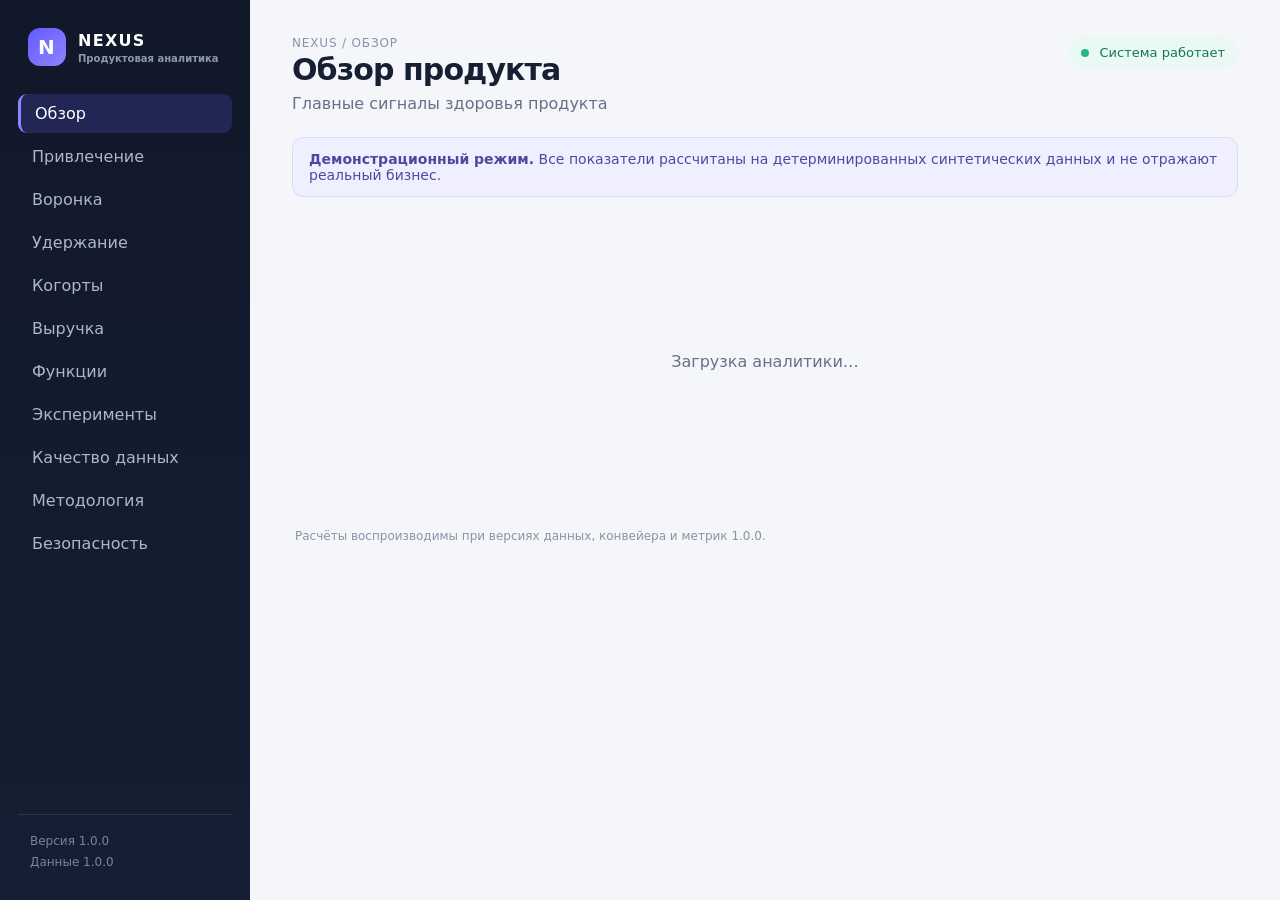
==== site/index.html @ 48c1634e "feat: добавить аналитический конвейер и каркас интерфейса" ====
<!doctype html>
<html lang="ru"><head><meta charset="utf-8"><meta name="viewport" content="width=device-width,initial-scale=1"><meta name="description" content="NEXUS — русскоязычная платформа продуктовой аналитики"><meta name="referrer" content="strict-origin-when-cross-origin"><title>NEXUS — продуктовая аналитика</title><link rel="stylesheet" href="assets/styles.css"><script src="assets/app.js" defer></script></head>
<body><a class="skip" href="#content">Перейти к содержимому</a><aside class="sidebar"><div class="brand"><span>N</span><div>NEXUS<small>Продуктовая аналитика</small></div></div><nav aria-label="Основная навигация"><button class="nav active" data-view="overview">Обзор</button><button class="nav" data-view="acquisition">Привлечение</button><button class="nav" data-view="funnel">Воронка</button><button class="nav" data-view="retention">Удержание</button><button class="nav" data-view="cohorts">Когорты</button><button class="nav" data-view="revenue">Выручка</button><button class="nav" data-view="features">Функции</button><button class="nav" data-view="experiments">Эксперименты</button><button class="nav" data-view="quality">Качество данных</button><button class="nav" data-view="methodology">Методология</button><button class="nav" data-view="security">Безопасность</button></nav><div class="version">Версия 1.0.0<br>Данные 1.0.0</div></aside><main id="content"><header><div><p class="eyebrow">NEXUS / <span id="crumb">Обзор</span></p><h1 id="title">Обзор продукта</h1><p id="subtitle">Главные сигналы здоровья продукта</p></div><div class="status"><i></i> Система работает</div></header><div class="notice"><strong>Демонстрационный режим.</strong> Все показатели рассчитаны на детерминированных синтетических данных и не отражают реальный бизнес.</div><section id="view" aria-live="polite"><div class="loading">Загрузка аналитики…</div></section><footer>Расчёты воспроизводимы при версиях данных, конвейера и метрик 1.0.0.</footer></main></body></html>
---- site/assets/styles.css ----
:root{--bg:#f4f6fa;--panel:#fff;--ink:#172033;--muted:#657089;--line:#e3e7ef;--accent:#635bff;--accent2:#25b58b;--danger:#d65365;--nav:#11182a;--nav2:#202a40;--shadow:0 10px 30px rgba(25,34,55,.07)}*{box-sizing:border-box}html{font-family:Inter,ui-sans-serif,system-ui,-apple-system,"Segoe UI",sans-serif;background:var(--bg);color:var(--ink)}body{margin:0;min-height:100vh}.skip{position:fixed;top:-50px;left:20px;z-index:10;background:#fff;padding:12px}.skip:focus{top:10px}.sidebar{position:fixed;inset:0 auto 0 0;width:250px;background:linear-gradient(180deg,var(--nav),#151e32);color:#c9d0df;padding:28px 18px;display:flex;flex-direction:column}.brand{display:flex;gap:12px;align-items:center;color:#fff;font-weight:800;letter-spacing:.08em;margin:0 10px 28px}.brand>span{display:grid;place-items:center;width:38px;height:38px;border-radius:12px;background:linear-gradient(135deg,var(--accent),#8d84ff);font-size:20px}.brand small{display:block;font-size:10px;color:#8f99ae;letter-spacing:0;margin-top:3px}.sidebar nav{display:grid;gap:4px;overflow:auto}.nav{border:0;background:transparent;color:#aeb7ca;text-align:left;padding:10px 14px;border-radius:9px;font:inherit;cursor:pointer}.nav:hover,.nav:focus-visible{background:var(--nav2);color:#fff}.nav.active{background:rgba(99,91,255,.2);color:#fff;border-left:3px solid #8d84ff}.version{margin-top:auto;padding:16px 12px 0;border-top:1px solid #2c3548;font-size:12px;line-height:1.7;color:#79849a}main{margin-left:250px;padding:36px 42px;max-width:1600px}header{display:flex;justify-content:space-between;align-items:flex-start;gap:20px}h1{font-size:30px;margin:2px 0 7px;letter-spacing:-.03em}header p{margin:0;color:var(--muted)}.eyebrow{font-size:12px!important;text-transform:uppercase;letter-spacing:.07em;color:#8993a7!important}.status{background:#eaf9f4;color:#137657;padding:9px 13px;border-radius:99px;font-size:13px}.status i{display:inline-block;width:8px;height:8px;background:var(--accent2);border-radius:50%;margin-right:6px}.notice{margin:24px 0;background:#f0efff;border:1px solid #dbd8ff;color:#4f489f;padding:13px 16px;border-radius:11px;font-size:14px}.grid{display:grid;grid-template-columns:repeat(4,minmax(0,1fr));gap:16px}.card,.panel{background:var(--panel);border:1px solid var(--line);border-radius:14px;box-shadow:var(--shadow)}.card{padding:19px}.card .label{font-size:13px;color:var(--muted)}.card .value{font-size:28px;font-weight:750;margin:9px 0 4px;letter-spacing:-.035em}.card .context{font-size:12px;color:#8b94a5}.panel{padding:22px;margin-top:18px}.panel h2{font-size:17px;margin:0 0 18px}.two{display:grid;grid-template-columns:1.7fr 1fr;gap:18px}.chart{height:260px;display:flex;align-items:flex-end;gap:3px;border-bottom:1px solid var(--line);padding-top:20px}.bar{flex:1;min-width:2px;background:linear-gradient(180deg,#847dff,var(--accent));border-radius:4px 4px 0 0;opacity:.78}.insight{border-left:3px solid var(--accent);padding:10px 13px;margin:11px 0;background:#f8f8ff;border-radius:0 8px 8px 0;font-size:14px;line-height:1.5}.table-wrap{overflow:auto}table{border-collapse:collapse;width:100%;font-size:14px}th,td{padding:13px 12px;text-align:left;border-bottom:1px solid var(--line);white-space:nowrap}th{font-size:12px;text-transform:uppercase;letter-spacing:.04em;color:var(--muted);background:#fafbfc}.good{color:#12805d;font-weight:650}.bad{color:var(--danger);font-weight:650}.funnel-row{display:grid;grid-template-columns:160px 1fr 90px;align-items:center;gap:14px;margin:16px 0}.track{height:25px;background:#edf0f5;border-radius:7px;overflow:hidden}.fill{height:100%;background:linear-gradient(90deg,var(--accent),#8b84ff);border-radius:7px}.formula{padding:14px;background:#f6f7fa;border-radius:9px;font-family:ui-monospace,SFMono-Regular,monospace;margin:10px 0;font-size:13px}.loading,.empty,.error{display:grid;place-items:center;min-height:280px;color:var(--muted)}footer{padding:28px 3px;color:#8a93a5;font-size:12px}@media(max-width:1100px){.grid{grid-template-columns:repeat(2,1fr)}.two{grid-template-columns:1fr}}@media(max-width:720px){.sidebar{position:relative;width:100%;padding:16px}.sidebar nav{display:flex;overflow:auto}.nav{white-space:nowrap}.version{display:none}main{margin:0;padding:22px 16px}header{display:block}.status{display:inline-block;margin-top:14px}.grid{grid-template-columns:1fr 1fr}.card .value{font-size:23px}}@media(max-width:430px){.grid{grid-template-columns:1fr}.funnel-row{grid-template-columns:110px 1fr 60px}}
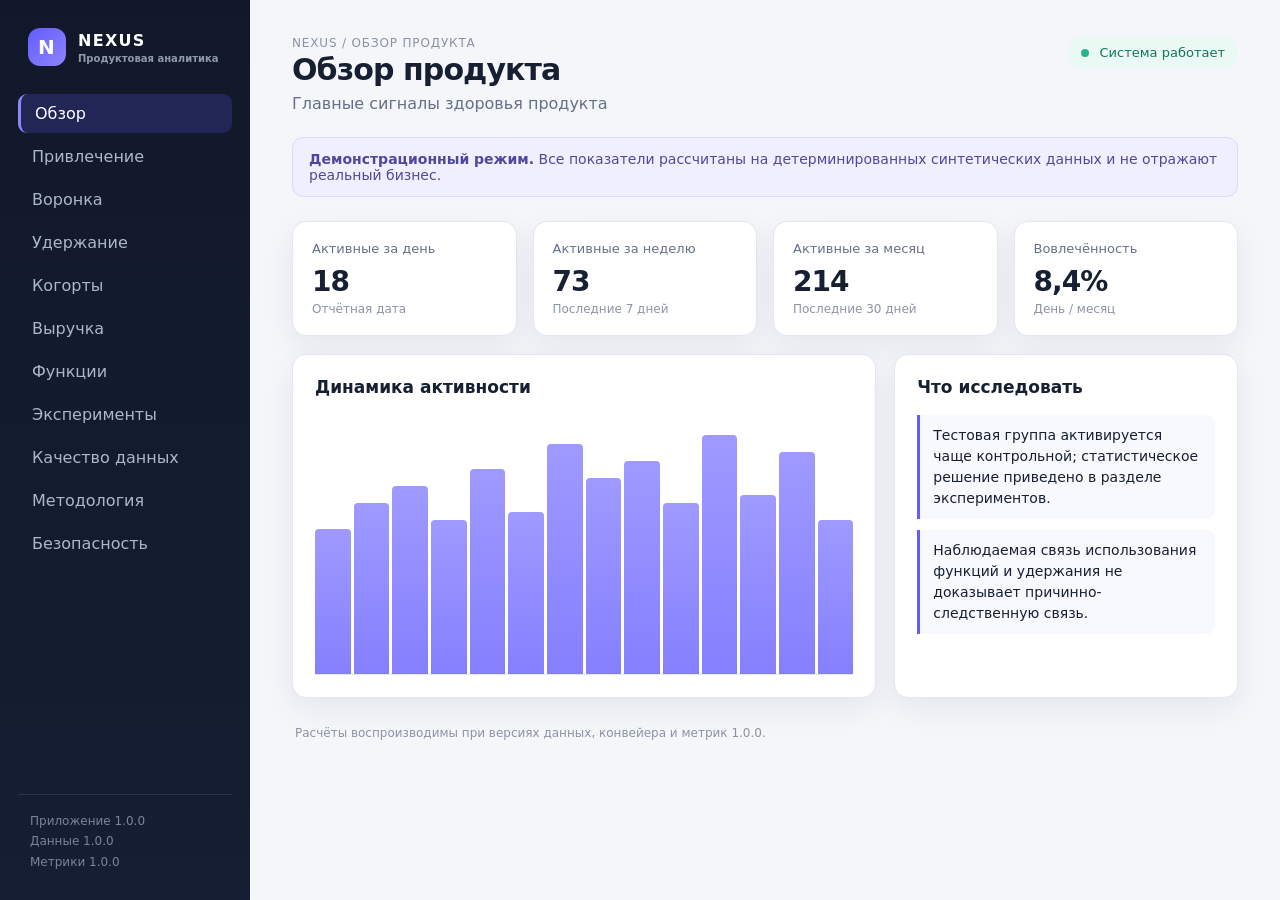
==== commit 3c4aa4f0: "feat: расширить аналитику, качество данных и русификацию NEXUS" ====
--- a/site/index.html
+++ b/site/index.html
@@ -1,3 +1,3 @@
 <!doctype html>
 <html lang="ru"><head><meta charset="utf-8"><meta name="viewport" content="width=device-width,initial-scale=1"><meta name="description" content="NEXUS — русскоязычная платформа продуктовой аналитики"><meta name="referrer" content="strict-origin-when-cross-origin"><title>NEXUS — продуктовая аналитика</title><link rel="stylesheet" href="assets/styles.css"><script src="assets/app.js" defer></script></head>
-<body><a class="skip" href="#content">Перейти к содержимому</a><aside class="sidebar"><div class="brand"><span>N</span><div>NEXUS<small>Продуктовая аналитика</small></div></div><nav aria-label="Основная навигация"><button class="nav active" data-view="overview">Обзор</button><button class="nav" data-view="acquisition">Привлечение</button><button class="nav" data-view="funnel">Воронка</button><button class="nav" data-view="retention">Удержание</button><button class="nav" data-view="cohorts">Когорты</button><button class="nav" data-view="revenue">Выручка</button><button class="nav" data-view="features">Функции</button><button class="nav" data-view="experiments">Эксперименты</button><button class="nav" data-view="quality">Качество данных</button><button class="nav" data-view="methodology">Методология</button><button class="nav" data-view="security">Безопасность</button></nav><div class="version">Версия 1.0.0<br>Данные 1.0.0</div></aside><main id="content"><header><div><p class="eyebrow">NEXUS / <span id="crumb">Обзор</span></p><h1 id="title">Обзор продукта</h1><p id="subtitle">Главные сигналы здоровья продукта</p></div><div class="status"><i></i> Система работает</div></header><div class="notice"><strong>Демонстрационный режим.</strong> Все показатели рассчитаны на детерминированных синтетических данных и не отражают реальный бизнес.</div><section id="view" aria-live="polite"><div class="loading">Загрузка аналитики…</div></section><footer>Расчёты воспроизводимы при версиях данных, конвейера и метрик 1.0.0.</footer></main></body></html>
+<body><a class="skip" href="#content">Перейти к содержимому</a><aside class="sidebar"><div class="brand"><span>N</span><div>NEXUS<small>Продуктовая аналитика</small></div><button id="menu" class="menu" type="button" aria-label="Открыть навигацию" aria-expanded="false">☰</button></div><nav id="navigation" aria-label="Основная навигация"><button class="nav active" data-view="overview">Обзор</button><button class="nav" data-view="acquisition">Привлечение</button><button class="nav" data-view="funnel">Воронка</button><button class="nav" data-view="retention">Удержание</button><button class="nav" data-view="cohorts">Когорты</button><button class="nav" data-view="revenue">Выручка</button><button class="nav" data-view="features">Функции</button><button class="nav" data-view="experiments">Эксперименты</button><button class="nav" data-view="quality">Качество данных</button><button class="nav" data-view="methodology">Методология</button><button class="nav" data-view="security">Безопасность</button></nav><div class="version">Приложение 1.0.0<br>Данные 1.0.0<br>Метрики 1.0.0</div></aside><main id="content"><header><div><p class="eyebrow">NEXUS / <span id="crumb">Обзор</span></p><h1 id="title">Обзор продукта</h1><p id="subtitle">Главные сигналы здоровья продукта</p></div><div class="status"><i></i> Система работает</div></header><div class="notice"><strong>Демонстрационный режим.</strong> Все показатели рассчитаны на детерминированных синтетических данных и не отражают реальный бизнес.</div><section id="view" aria-live="polite"><div class="loading">Загрузка аналитики…</div></section><footer>Расчёты воспроизводимы при версиях данных, конвейера и метрик 1.0.0.</footer></main></body></html>
--- a/site/assets/styles.css
+++ b/site/assets/styles.css
@@ -1 +1 @@
-:root{--bg:#f4f6fa;--panel:#fff;--ink:#172033;--muted:#657089;--line:#e3e7ef;--accent:#635bff;--accent2:#25b58b;--danger:#d65365;--nav:#11182a;--nav2:#202a40;--shadow:0 10px 30px rgba(25,34,55,.07)}*{box-sizing:border-box}html{font-family:Inter,ui-sans-serif,system-ui,-apple-system,"Segoe UI",sans-serif;background:var(--bg);color:var(--ink)}body{margin:0;min-height:100vh}.skip{position:fixed;top:-50px;left:20px;z-index:10;background:#fff;padding:12px}.skip:focus{top:10px}.sidebar{position:fixed;inset:0 auto 0 0;width:250px;background:linear-gradient(180deg,var(--nav),#151e32);color:#c9d0df;padding:28px 18px;display:flex;flex-direction:column}.brand{display:flex;gap:12px;align-items:center;color:#fff;font-weight:800;letter-spacing:.08em;margin:0 10px 28px}.brand>span{display:grid;place-items:center;width:38px;height:38px;border-radius:12px;background:linear-gradient(135deg,var(--accent),#8d84ff);font-size:20px}.brand small{display:block;font-size:10px;color:#8f99ae;letter-spacing:0;margin-top:3px}.sidebar nav{display:grid;gap:4px;overflow:auto}.nav{border:0;background:transparent;color:#aeb7ca;text-align:left;padding:10px 14px;border-radius:9px;font:inherit;cursor:pointer}.nav:hover,.nav:focus-visible{background:var(--nav2);color:#fff}.nav.active{background:rgba(99,91,255,.2);color:#fff;border-left:3px solid #8d84ff}.version{margin-top:auto;padding:16px 12px 0;border-top:1px solid #2c3548;font-size:12px;line-height:1.7;color:#79849a}main{margin-left:250px;padding:36px 42px;max-width:1600px}header{display:flex;justify-content:space-between;align-items:flex-start;gap:20px}h1{font-size:30px;margin:2px 0 7px;letter-spacing:-.03em}header p{margin:0;color:var(--muted)}.eyebrow{font-size:12px!important;text-transform:uppercase;letter-spacing:.07em;color:#8993a7!important}.status{background:#eaf9f4;color:#137657;padding:9px 13px;border-radius:99px;font-size:13px}.status i{display:inline-block;width:8px;height:8px;background:var(--accent2);border-radius:50%;margin-right:6px}.notice{margin:24px 0;background:#f0efff;border:1px solid #dbd8ff;color:#4f489f;padding:13px 16px;border-radius:11px;font-size:14px}.grid{display:grid;grid-template-columns:repeat(4,minmax(0,1fr));gap:16px}.card,.panel{background:var(--panel);border:1px solid var(--line);border-radius:14px;box-shadow:var(--shadow)}.card{padding:19px}.card .label{font-size:13px;color:var(--muted)}.card .value{font-size:28px;font-weight:750;margin:9px 0 4px;letter-spacing:-.035em}.card .context{font-size:12px;color:#8b94a5}.panel{padding:22px;margin-top:18px}.panel h2{font-size:17px;margin:0 0 18px}.two{display:grid;grid-template-columns:1.7fr 1fr;gap:18px}.chart{height:260px;display:flex;align-items:flex-end;gap:3px;border-bottom:1px solid var(--line);padding-top:20px}.bar{flex:1;min-width:2px;background:linear-gradient(180deg,#847dff,var(--accent));border-radius:4px 4px 0 0;opacity:.78}.insight{border-left:3px solid var(--accent);padding:10px 13px;margin:11px 0;background:#f8f8ff;border-radius:0 8px 8px 0;font-size:14px;line-height:1.5}.table-wrap{overflow:auto}table{border-collapse:collapse;width:100%;font-size:14px}th,td{padding:13px 12px;text-align:left;border-bottom:1px solid var(--line);white-space:nowrap}th{font-size:12px;text-transform:uppercase;letter-spacing:.04em;color:var(--muted);background:#fafbfc}.good{color:#12805d;font-weight:650}.bad{color:var(--danger);font-weight:650}.funnel-row{display:grid;grid-template-columns:160px 1fr 90px;align-items:center;gap:14px;margin:16px 0}.track{height:25px;background:#edf0f5;border-radius:7px;overflow:hidden}.fill{height:100%;background:linear-gradient(90deg,var(--accent),#8b84ff);border-radius:7px}.formula{padding:14px;background:#f6f7fa;border-radius:9px;font-family:ui-monospace,SFMono-Regular,monospace;margin:10px 0;font-size:13px}.loading,.empty,.error{display:grid;place-items:center;min-height:280px;color:var(--muted)}footer{padding:28px 3px;color:#8a93a5;font-size:12px}@media(max-width:1100px){.grid{grid-template-columns:repeat(2,1fr)}.two{grid-template-columns:1fr}}@media(max-width:720px){.sidebar{position:relative;width:100%;padding:16px}.sidebar nav{display:flex;overflow:auto}.nav{white-space:nowrap}.version{display:none}main{margin:0;padding:22px 16px}header{display:block}.status{display:inline-block;margin-top:14px}.grid{grid-template-columns:1fr 1fr}.card .value{font-size:23px}}@media(max-width:430px){.grid{grid-template-columns:1fr}.funnel-row{grid-template-columns:110px 1fr 60px}}
+:root{--bg:#f4f6fa;--panel:#fff;--ink:#172033;--muted:#657089;--line:#e3e7ef;--accent:#635bff;--accent2:#25b58b;--danger:#d65365;--nav:#11182a;--nav2:#202a40;--shadow:0 10px 30px rgba(25,34,55,.07)}*{box-sizing:border-box}html{font-family:Inter,ui-sans-serif,system-ui,-apple-system,"Segoe UI",sans-serif;background:var(--bg);color:var(--ink)}body{margin:0;min-height:100vh}.skip{position:fixed;top:-50px;left:20px;z-index:10;background:#fff;padding:12px}.skip:focus{top:10px}.sidebar{position:fixed;inset:0 auto 0 0;width:250px;background:linear-gradient(180deg,var(--nav),#151e32);color:#c9d0df;padding:28px 18px;display:flex;flex-direction:column}.brand{display:flex;gap:12px;align-items:center;color:#fff;font-weight:800;letter-spacing:.08em;margin:0 10px 28px}.brand>span{display:grid;place-items:center;width:38px;height:38px;border-radius:12px;background:linear-gradient(135deg,var(--accent),#8d84ff);font-size:20px}.menu{display:none;margin-left:auto;border:1px solid #354058;background:#202a40;color:#fff;border-radius:9px;padding:8px 11px;font-size:18px;cursor:pointer}.brand small{display:block;font-size:10px;color:#8f99ae;letter-spacing:0;margin-top:3px}.sidebar nav{display:grid;gap:4px;overflow:auto}.nav{border:0;background:transparent;color:#aeb7ca;text-align:left;padding:10px 14px;border-radius:9px;font:inherit;cursor:pointer}.nav:hover,.nav:focus-visible{background:var(--nav2);color:#fff}.nav:focus-visible,.menu:focus-visible{outline:3px solid #9f99ff;outline-offset:2px}.nav.active{background:rgba(99,91,255,.2);color:#fff;border-left:3px solid #8d84ff}.version{margin-top:auto;padding:16px 12px 0;border-top:1px solid #2c3548;font-size:12px;line-height:1.7;color:#79849a}main{margin-left:250px;padding:36px 42px;max-width:1600px}header{display:flex;justify-content:space-between;align-items:flex-start;gap:20px}h1{font-size:30px;margin:2px 0 7px;letter-spacing:-.03em}header p{margin:0;color:var(--muted)}.eyebrow{font-size:12px!important;text-transform:uppercase;letter-spacing:.07em;color:#8993a7!important}.status{background:#eaf9f4;color:#137657;padding:9px 13px;border-radius:99px;font-size:13px}.status i{display:inline-block;width:8px;height:8px;background:var(--accent2);border-radius:50%;margin-right:6px}.notice{margin:24px 0;background:#f0efff;border:1px solid #dbd8ff;color:#4f489f;padding:13px 16px;border-radius:11px;font-size:14px}.grid{display:grid;grid-template-columns:repeat(4,minmax(0,1fr));gap:16px}.card,.panel{background:var(--panel);border:1px solid var(--line);border-radius:14px;box-shadow:var(--shadow)}.card{padding:19px}.card .label{font-size:13px;color:var(--muted)}.card .value{font-size:28px;font-weight:750;margin:9px 0 4px;letter-spacing:-.035em}.card .context{font-size:12px;color:#8b94a5}.panel{padding:22px;margin-top:18px}.panel h2{font-size:17px;margin:0 0 18px}.two{display:grid;grid-template-columns:1.7fr 1fr;gap:18px}.chart{height:260px;display:flex;align-items:flex-end;gap:3px;border-bottom:1px solid var(--line);padding-top:20px}.bar{flex:1;min-width:2px;background:linear-gradient(180deg,#847dff,var(--accent));border-radius:4px 4px 0 0;opacity:.78}.insight{border-left:3px solid var(--accent);padding:10px 13px;margin:11px 0;background:#f8f8ff;border-radius:0 8px 8px 0;font-size:14px;line-height:1.5}.table-wrap{overflow:auto}table{border-collapse:collapse;width:100%;font-size:14px}th,td{padding:13px 12px;text-align:left;border-bottom:1px solid var(--line);white-space:nowrap}th{font-size:12px;text-transform:uppercase;letter-spacing:.04em;color:var(--muted);background:#fafbfc}.good{color:#12805d;font-weight:650}.bad{color:var(--danger);font-weight:650}.funnel-row{display:grid;grid-template-columns:160px 1fr 90px;align-items:center;gap:14px;margin:16px 0}.track{height:25px;background:#edf0f5;border-radius:7px;overflow:hidden}.fill{height:100%;background:linear-gradient(90deg,var(--accent),#8b84ff);border-radius:7px}.formula{padding:14px;background:#f6f7fa;border-radius:9px;font-family:ui-monospace,SFMono-Regular,monospace;margin:10px 0;font-size:13px}.loading,.empty,.error{display:grid;place-items:center;min-height:280px;color:var(--muted)}footer{padding:28px 3px;color:#8a93a5;font-size:12px}@media(max-width:1100px){.grid{grid-template-columns:repeat(2,1fr)}.two{grid-template-columns:1fr}}@media(max-width:720px){.sidebar{position:relative;width:100%;padding:16px}.brand{margin-bottom:8px}.menu{display:block}.sidebar nav{display:none;overflow:auto;padding-top:8px}.sidebar nav.open{display:flex}.nav{white-space:nowrap}.version{display:none}main{margin:0;padding:22px 16px}header{display:block}.status{display:inline-block;margin-top:14px}.grid{grid-template-columns:1fr 1fr}.card .value{font-size:23px}}@media(max-width:430px){.grid{grid-template-columns:1fr}.funnel-row{grid-template-columns:110px 1fr 60px}}
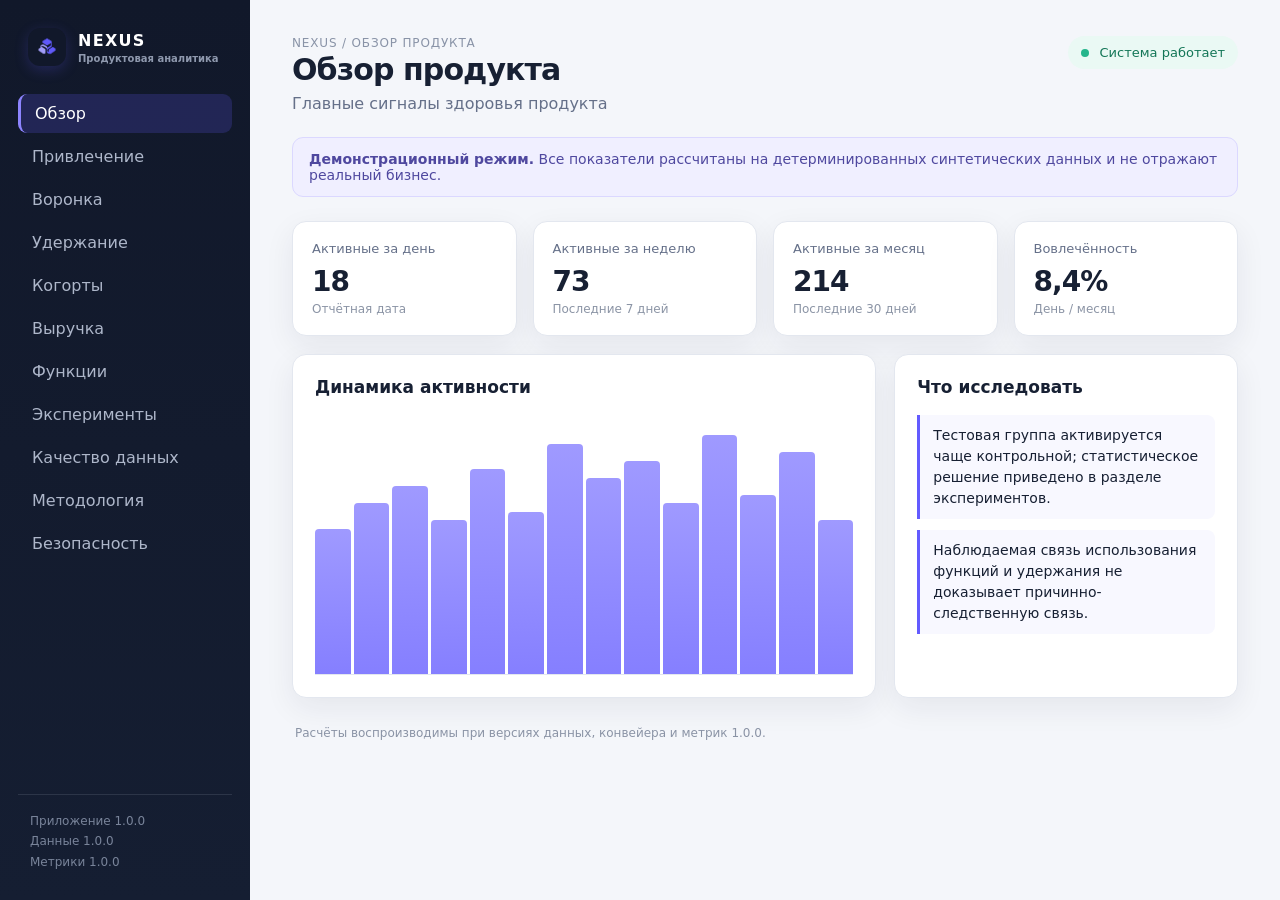
==== commit ec4ed789: "feat: установить логотип NEXUS в интерфейс" ====
--- a/site/index.html
+++ b/site/index.html
@@ -1,3 +1,3 @@
 <!doctype html>
 <html lang="ru"><head><meta charset="utf-8"><meta name="viewport" content="width=device-width,initial-scale=1"><meta name="description" content="NEXUS — русскоязычная платформа продуктовой аналитики"><meta name="referrer" content="strict-origin-when-cross-origin"><title>NEXUS — продуктовая аналитика</title><link rel="stylesheet" href="assets/styles.css"><script src="assets/app.js" defer></script></head>
-<body><a class="skip" href="#content">Перейти к содержимому</a><aside class="sidebar"><div class="brand"><span>N</span><div>NEXUS<small>Продуктовая аналитика</small></div><button id="menu" class="menu" type="button" aria-label="Открыть навигацию" aria-expanded="false">☰</button></div><nav id="navigation" aria-label="Основная навигация"><button class="nav active" data-view="overview">Обзор</button><button class="nav" data-view="acquisition">Привлечение</button><button class="nav" data-view="funnel">Воронка</button><button class="nav" data-view="retention">Удержание</button><button class="nav" data-view="cohorts">Когорты</button><button class="nav" data-view="revenue">Выручка</button><button class="nav" data-view="features">Функции</button><button class="nav" data-view="experiments">Эксперименты</button><button class="nav" data-view="quality">Качество данных</button><button class="nav" data-view="methodology">Методология</button><button class="nav" data-view="security">Безопасность</button></nav><div class="version">Приложение 1.0.0<br>Данные 1.0.0<br>Метрики 1.0.0</div></aside><main id="content"><header><div><p class="eyebrow">NEXUS / <span id="crumb">Обзор</span></p><h1 id="title">Обзор продукта</h1><p id="subtitle">Главные сигналы здоровья продукта</p></div><div class="status"><i></i> Система работает</div></header><div class="notice"><strong>Демонстрационный режим.</strong> Все показатели рассчитаны на детерминированных синтетических данных и не отражают реальный бизнес.</div><section id="view" aria-live="polite"><div class="loading">Загрузка аналитики…</div></section><footer>Расчёты воспроизводимы при версиях данных, конвейера и метрик 1.0.0.</footer></main></body></html>
+<body><a class="skip" href="#content">Перейти к содержимому</a><aside class="sidebar"><div class="brand"><img class="brand-logo" src="assets/%D0%9C%D0%B8%D0%BD%D0%B8%D0%BC%D0%B0%D0%BB%D0%B8%D1%81%D1%82%D0%B8%D1%87%D0%BD%D1%8B%D0%B9%20%D0%B7%D0%BD%D0%B0%D0%BA%20%D0%B4%D0%BB%D1%8F%20NEXUS%20%D0%B2%20%D1%84%D0%B8%D0%BE%D0%BB%D0%B5%D1%82%D0%BE%D0%B2%D0%BE-%D1%82%D1%91%D0%BC%D0%BD%D0%BE-%D1%81%D0%B8%D0%BD%D0%B5%D0%BC%20%D0%B2%D0%B8%D0%B7%D1%83%D0%B0%D0%BB%D1%8C%D0%BD%D0%BE%D0%BC%20%D1%81%D1%82%D0%B8%D0%BB%D0%B5." alt="Логотип NEXUS" width="38" height="38"><div>NEXUS<small>Продуктовая аналитика</small></div><button id="menu" class="menu" type="button" aria-label="Открыть навигацию" aria-expanded="false">☰</button></div><nav id="navigation" aria-label="Основная навигация"><button class="nav active" data-view="overview">Обзор</button><button class="nav" data-view="acquisition">Привлечение</button><button class="nav" data-view="funnel">Воронка</button><button class="nav" data-view="retention">Удержание</button><button class="nav" data-view="cohorts">Когорты</button><button class="nav" data-view="revenue">Выручка</button><button class="nav" data-view="features">Функции</button><button class="nav" data-view="experiments">Эксперименты</button><button class="nav" data-view="quality">Качество данных</button><button class="nav" data-view="methodology">Методология</button><button class="nav" data-view="security">Безопасность</button></nav><div class="version">Приложение 1.0.0<br>Данные 1.0.0<br>Метрики 1.0.0</div></aside><main id="content"><header><div><p class="eyebrow">NEXUS / <span id="crumb">Обзор</span></p><h1 id="title">Обзор продукта</h1><p id="subtitle">Главные сигналы здоровья продукта</p></div><div class="status"><i></i> Система работает</div></header><div class="notice"><strong>Демонстрационный режим.</strong> Все показатели рассчитаны на детерминированных синтетических данных и не отражают реальный бизнес.</div><section id="view" aria-live="polite"><div class="loading">Загрузка аналитики…</div></section><footer>Расчёты воспроизводимы при версиях данных, конвейера и метрик 1.0.0.</footer></main></body></html>
--- a/site/assets/styles.css
+++ b/site/assets/styles.css
@@ -1 +1 @@
-:root{--bg:#f4f6fa;--panel:#fff;--ink:#172033;--muted:#657089;--line:#e3e7ef;--accent:#635bff;--accent2:#25b58b;--danger:#d65365;--nav:#11182a;--nav2:#202a40;--shadow:0 10px 30px rgba(25,34,55,.07)}*{box-sizing:border-box}html{font-family:Inter,ui-sans-serif,system-ui,-apple-system,"Segoe UI",sans-serif;background:var(--bg);color:var(--ink)}body{margin:0;min-height:100vh}.skip{position:fixed;top:-50px;left:20px;z-index:10;background:#fff;padding:12px}.skip:focus{top:10px}.sidebar{position:fixed;inset:0 auto 0 0;width:250px;background:linear-gradient(180deg,var(--nav),#151e32);color:#c9d0df;padding:28px 18px;display:flex;flex-direction:column}.brand{display:flex;gap:12px;align-items:center;color:#fff;font-weight:800;letter-spacing:.08em;margin:0 10px 28px}.brand>span{display:grid;place-items:center;width:38px;height:38px;border-radius:12px;background:linear-gradient(135deg,var(--accent),#8d84ff);font-size:20px}.menu{display:none;margin-left:auto;border:1px solid #354058;background:#202a40;color:#fff;border-radius:9px;padding:8px 11px;font-size:18px;cursor:pointer}.brand small{display:block;font-size:10px;color:#8f99ae;letter-spacing:0;margin-top:3px}.sidebar nav{display:grid;gap:4px;overflow:auto}.nav{border:0;background:transparent;color:#aeb7ca;text-align:left;padding:10px 14px;border-radius:9px;font:inherit;cursor:pointer}.nav:hover,.nav:focus-visible{background:var(--nav2);color:#fff}.nav:focus-visible,.menu:focus-visible{outline:3px solid #9f99ff;outline-offset:2px}.nav.active{background:rgba(99,91,255,.2);color:#fff;border-left:3px solid #8d84ff}.version{margin-top:auto;padding:16px 12px 0;border-top:1px solid #2c3548;font-size:12px;line-height:1.7;color:#79849a}main{margin-left:250px;padding:36px 42px;max-width:1600px}header{display:flex;justify-content:space-between;align-items:flex-start;gap:20px}h1{font-size:30px;margin:2px 0 7px;letter-spacing:-.03em}header p{margin:0;color:var(--muted)}.eyebrow{font-size:12px!important;text-transform:uppercase;letter-spacing:.07em;color:#8993a7!important}.status{background:#eaf9f4;color:#137657;padding:9px 13px;border-radius:99px;font-size:13px}.status i{display:inline-block;width:8px;height:8px;background:var(--accent2);border-radius:50%;margin-right:6px}.notice{margin:24px 0;background:#f0efff;border:1px solid #dbd8ff;color:#4f489f;padding:13px 16px;border-radius:11px;font-size:14px}.grid{display:grid;grid-template-columns:repeat(4,minmax(0,1fr));gap:16px}.card,.panel{background:var(--panel);border:1px solid var(--line);border-radius:14px;box-shadow:var(--shadow)}.card{padding:19px}.card .label{font-size:13px;color:var(--muted)}.card .value{font-size:28px;font-weight:750;margin:9px 0 4px;letter-spacing:-.035em}.card .context{font-size:12px;color:#8b94a5}.panel{padding:22px;margin-top:18px}.panel h2{font-size:17px;margin:0 0 18px}.two{display:grid;grid-template-columns:1.7fr 1fr;gap:18px}.chart{height:260px;display:flex;align-items:flex-end;gap:3px;border-bottom:1px solid var(--line);padding-top:20px}.bar{flex:1;min-width:2px;background:linear-gradient(180deg,#847dff,var(--accent));border-radius:4px 4px 0 0;opacity:.78}.insight{border-left:3px solid var(--accent);padding:10px 13px;margin:11px 0;background:#f8f8ff;border-radius:0 8px 8px 0;font-size:14px;line-height:1.5}.table-wrap{overflow:auto}table{border-collapse:collapse;width:100%;font-size:14px}th,td{padding:13px 12px;text-align:left;border-bottom:1px solid var(--line);white-space:nowrap}th{font-size:12px;text-transform:uppercase;letter-spacing:.04em;color:var(--muted);background:#fafbfc}.good{color:#12805d;font-weight:650}.bad{color:var(--danger);font-weight:650}.funnel-row{display:grid;grid-template-columns:160px 1fr 90px;align-items:center;gap:14px;margin:16px 0}.track{height:25px;background:#edf0f5;border-radius:7px;overflow:hidden}.fill{height:100%;background:linear-gradient(90deg,var(--accent),#8b84ff);border-radius:7px}.formula{padding:14px;background:#f6f7fa;border-radius:9px;font-family:ui-monospace,SFMono-Regular,monospace;margin:10px 0;font-size:13px}.loading,.empty,.error{display:grid;place-items:center;min-height:280px;color:var(--muted)}footer{padding:28px 3px;color:#8a93a5;font-size:12px}@media(max-width:1100px){.grid{grid-template-columns:repeat(2,1fr)}.two{grid-template-columns:1fr}}@media(max-width:720px){.sidebar{position:relative;width:100%;padding:16px}.brand{margin-bottom:8px}.menu{display:block}.sidebar nav{display:none;overflow:auto;padding-top:8px}.sidebar nav.open{display:flex}.nav{white-space:nowrap}.version{display:none}main{margin:0;padding:22px 16px}header{display:block}.status{display:inline-block;margin-top:14px}.grid{grid-template-columns:1fr 1fr}.card .value{font-size:23px}}@media(max-width:430px){.grid{grid-template-columns:1fr}.funnel-row{grid-template-columns:110px 1fr 60px}}
+:root{--bg:#f4f6fa;--panel:#fff;--ink:#172033;--muted:#657089;--line:#e3e7ef;--accent:#635bff;--accent2:#25b58b;--danger:#d65365;--nav:#11182a;--nav2:#202a40;--shadow:0 10px 30px rgba(25,34,55,.07)}*{box-sizing:border-box}html{font-family:Inter,ui-sans-serif,system-ui,-apple-system,"Segoe UI",sans-serif;background:var(--bg);color:var(--ink)}body{margin:0;min-height:100vh}.skip{position:fixed;top:-50px;left:20px;z-index:10;background:#fff;padding:12px}.skip:focus{top:10px}.sidebar{position:fixed;inset:0 auto 0 0;width:250px;background:linear-gradient(180deg,var(--nav),#151e32);color:#c9d0df;padding:28px 18px;display:flex;flex-direction:column}.brand{display:flex;gap:12px;align-items:center;color:#fff;font-weight:800;letter-spacing:.08em;margin:0 10px 28px}.brand-logo{display:block;width:38px;height:38px;flex:0 0 38px;object-fit:cover;border-radius:12px;background:var(--nav);box-shadow:0 4px 14px rgba(99,91,255,.22)}.menu{display:none;margin-left:auto;border:1px solid #354058;background:#202a40;color:#fff;border-radius:9px;padding:8px 11px;font-size:18px;cursor:pointer}.brand small{display:block;font-size:10px;color:#8f99ae;letter-spacing:0;margin-top:3px}.sidebar nav{display:grid;gap:4px;overflow:auto}.nav{border:0;background:transparent;color:#aeb7ca;text-align:left;padding:10px 14px;border-radius:9px;font:inherit;cursor:pointer}.nav:hover,.nav:focus-visible{background:var(--nav2);color:#fff}.nav:focus-visible,.menu:focus-visible{outline:3px solid #9f99ff;outline-offset:2px}.nav.active{background:rgba(99,91,255,.2);color:#fff;border-left:3px solid #8d84ff}.version{margin-top:auto;padding:16px 12px 0;border-top:1px solid #2c3548;font-size:12px;line-height:1.7;color:#79849a}main{margin-left:250px;padding:36px 42px;max-width:1600px}header{display:flex;justify-content:space-between;align-items:flex-start;gap:20px}h1{font-size:30px;margin:2px 0 7px;letter-spacing:-.03em}header p{margin:0;color:var(--muted)}.eyebrow{font-size:12px!important;text-transform:uppercase;letter-spacing:.07em;color:#8993a7!important}.status{background:#eaf9f4;color:#137657;padding:9px 13px;border-radius:99px;font-size:13px}.status i{display:inline-block;width:8px;height:8px;background:var(--accent2);border-radius:50%;margin-right:6px}.notice{margin:24px 0;background:#f0efff;border:1px solid #dbd8ff;color:#4f489f;padding:13px 16px;border-radius:11px;font-size:14px}.grid{display:grid;grid-template-columns:repeat(4,minmax(0,1fr));gap:16px}.card,.panel{background:var(--panel);border:1px solid var(--line);border-radius:14px;box-shadow:var(--shadow)}.card{padding:19px}.card .label{font-size:13px;color:var(--muted)}.card .value{font-size:28px;font-weight:750;margin:9px 0 4px;letter-spacing:-.035em}.card .context{font-size:12px;color:#8b94a5}.panel{padding:22px;margin-top:18px}.panel h2{font-size:17px;margin:0 0 18px}.two{display:grid;grid-template-columns:1.7fr 1fr;gap:18px}.chart{height:260px;display:flex;align-items:flex-end;gap:3px;border-bottom:1px solid var(--line);padding-top:20px}.bar{flex:1;min-width:2px;background:linear-gradient(180deg,#847dff,var(--accent));border-radius:4px 4px 0 0;opacity:.78}.insight{border-left:3px solid var(--accent);padding:10px 13px;margin:11px 0;background:#f8f8ff;border-radius:0 8px 8px 0;font-size:14px;line-height:1.5}.table-wrap{overflow:auto}table{border-collapse:collapse;width:100%;font-size:14px}th,td{padding:13px 12px;text-align:left;border-bottom:1px solid var(--line);white-space:nowrap}th{font-size:12px;text-transform:uppercase;letter-spacing:.04em;color:var(--muted);background:#fafbfc}.good{color:#12805d;font-weight:650}.bad{color:var(--danger);font-weight:650}.funnel-row{display:grid;grid-template-columns:160px 1fr 90px;align-items:center;gap:14px;margin:16px 0}.track{height:25px;background:#edf0f5;border-radius:7px;overflow:hidden}.fill{height:100%;background:linear-gradient(90deg,var(--accent),#8b84ff);border-radius:7px}.formula{padding:14px;background:#f6f7fa;border-radius:9px;font-family:ui-monospace,SFMono-Regular,monospace;margin:10px 0;font-size:13px}.loading,.empty,.error{display:grid;place-items:center;min-height:280px;color:var(--muted)}footer{padding:28px 3px;color:#8a93a5;font-size:12px}@media(max-width:1100px){.grid{grid-template-columns:repeat(2,1fr)}.two{grid-template-columns:1fr}}@media(max-width:720px){.sidebar{position:relative;width:100%;padding:16px}.brand{margin-bottom:8px}.menu{display:block}.sidebar nav{display:none;overflow:auto;padding-top:8px}.sidebar nav.open{display:flex}.nav{white-space:nowrap}.version{display:none}main{margin:0;padding:22px 16px}header{display:block}.status{display:inline-block;margin-top:14px}.grid{grid-template-columns:1fr 1fr}.card .value{font-size:23px}}@media(max-width:430px){.grid{grid-template-columns:1fr}.funnel-row{grid-template-columns:110px 1fr 60px}}
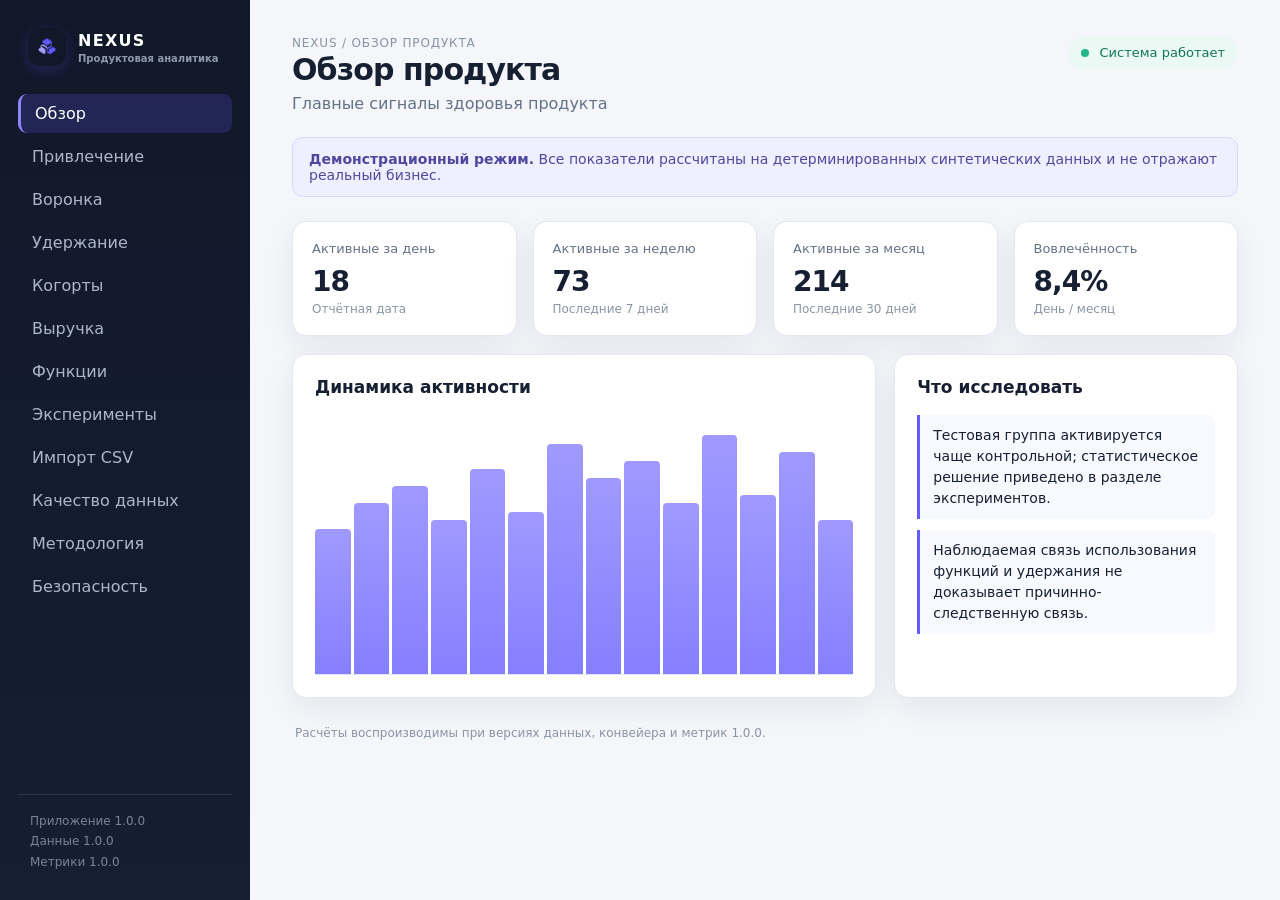
==== commit eb668154: "feat: добавить локальный импорт CSV без backend" ====
--- a/site/index.html
+++ b/site/index.html
@@ -1,3 +1,3 @@
 <!doctype html>
-<html lang="ru"><head><meta charset="utf-8"><meta name="viewport" content="width=device-width,initial-scale=1"><meta name="description" content="NEXUS — русскоязычная платформа продуктовой аналитики"><meta name="referrer" content="strict-origin-when-cross-origin"><title>NEXUS — продуктовая аналитика</title><link rel="stylesheet" href="assets/styles.css"><script src="assets/app.js" defer></script></head>
+<html lang="ru"><head><meta charset="utf-8"><meta name="viewport" content="width=device-width,initial-scale=1"><meta name="description" content="NEXUS — русскоязычная платформа продуктовой аналитики"><meta name="referrer" content="strict-origin-when-cross-origin"><title>NEXUS — продуктовая аналитика</title><link rel="stylesheet" href="assets/styles.css"><link rel="stylesheet" href="assets/csv-import.css"><script src="assets/app.js" defer></script><script src="assets/csv-import.js" defer></script></head>
 <body><a class="skip" href="#content">Перейти к содержимому</a><aside class="sidebar"><div class="brand"><img class="brand-logo" src="assets/%D0%9C%D0%B8%D0%BD%D0%B8%D0%BC%D0%B0%D0%BB%D0%B8%D1%81%D1%82%D0%B8%D1%87%D0%BD%D1%8B%D0%B9%20%D0%B7%D0%BD%D0%B0%D0%BA%20%D0%B4%D0%BB%D1%8F%20NEXUS%20%D0%B2%20%D1%84%D0%B8%D0%BE%D0%BB%D0%B5%D1%82%D0%BE%D0%B2%D0%BE-%D1%82%D1%91%D0%BC%D0%BD%D0%BE-%D1%81%D0%B8%D0%BD%D0%B5%D0%BC%20%D0%B2%D0%B8%D0%B7%D1%83%D0%B0%D0%BB%D1%8C%D0%BD%D0%BE%D0%BC%20%D1%81%D1%82%D0%B8%D0%BB%D0%B5." alt="Логотип NEXUS" width="38" height="38"><div>NEXUS<small>Продуктовая аналитика</small></div><button id="menu" class="menu" type="button" aria-label="Открыть навигацию" aria-expanded="false">☰</button></div><nav id="navigation" aria-label="Основная навигация"><button class="nav active" data-view="overview">Обзор</button><button class="nav" data-view="acquisition">Привлечение</button><button class="nav" data-view="funnel">Воронка</button><button class="nav" data-view="retention">Удержание</button><button class="nav" data-view="cohorts">Когорты</button><button class="nav" data-view="revenue">Выручка</button><button class="nav" data-view="features">Функции</button><button class="nav" data-view="experiments">Эксперименты</button><button class="nav" data-view="quality">Качество данных</button><button class="nav" data-view="methodology">Методология</button><button class="nav" data-view="security">Безопасность</button></nav><div class="version">Приложение 1.0.0<br>Данные 1.0.0<br>Метрики 1.0.0</div></aside><main id="content"><header><div><p class="eyebrow">NEXUS / <span id="crumb">Обзор</span></p><h1 id="title">Обзор продукта</h1><p id="subtitle">Главные сигналы здоровья продукта</p></div><div class="status"><i></i> Система работает</div></header><div class="notice"><strong>Демонстрационный режим.</strong> Все показатели рассчитаны на детерминированных синтетических данных и не отражают реальный бизнес.</div><section id="view" aria-live="polite"><div class="loading">Загрузка аналитики…</div></section><footer>Расчёты воспроизводимы при версиях данных, конвейера и метрик 1.0.0.</footer></main></body></html>
--- a/site/assets/csv-import.css
+++ b/site/assets/csv-import.css
@@ -0,0 +1 @@
+.import-panel p{color:var(--muted);line-height:1.6}.drop-zone{min-height:210px;border:2px dashed #aaa5ff;background:#f8f8ff;border-radius:14px;display:flex;flex-direction:column;align-items:center;justify-content:center;gap:10px;padding:24px;text-align:center;cursor:pointer;transition:.2s}.drop-zone:hover,.drop-zone:focus-visible,.drop-zone.dragging{border-color:var(--accent);background:#efefff;outline:none;box-shadow:0 0 0 4px rgba(99,91,255,.12)}.drop-zone span{color:var(--muted);font-size:14px}.primary-button,.secondary-button{font:inherit;border-radius:9px;padding:10px 15px;cursor:pointer}.primary-button{border:0;background:var(--accent);color:#fff;font-weight:650}.secondary-button{border:1px solid var(--line);background:#fff;color:var(--ink)}.primary-button:focus-visible,.secondary-button:focus-visible{outline:3px solid #aaa5ff;outline-offset:2px}.import-actions{display:flex;gap:10px;flex-wrap:wrap;margin:14px 0}.import-panel details{margin-top:14px;padding:13px 15px;background:#f6f7fa;border-radius:9px}.import-panel summary{cursor:pointer;font-weight:650}.import-message{margin-top:14px;min-height:22px}.success-box,.error-box,.local-banner{padding:13px 16px;border-radius:10px}.success-box,.local-banner{background:#eaf9f4;color:#137657;border:1px solid #c7eddf}.error-box{background:#fff0f2;color:#a72d40;border:1px solid #ffd1d8}.local-banner{margin:18px 0}.import-metrics{margin-top:18px}.import-panel code{background:#ececf4;padding:2px 5px;border-radius:4px}@media(max-width:720px){.drop-zone{min-height:180px}.import-actions{display:grid}.import-actions button{width:100%}}
